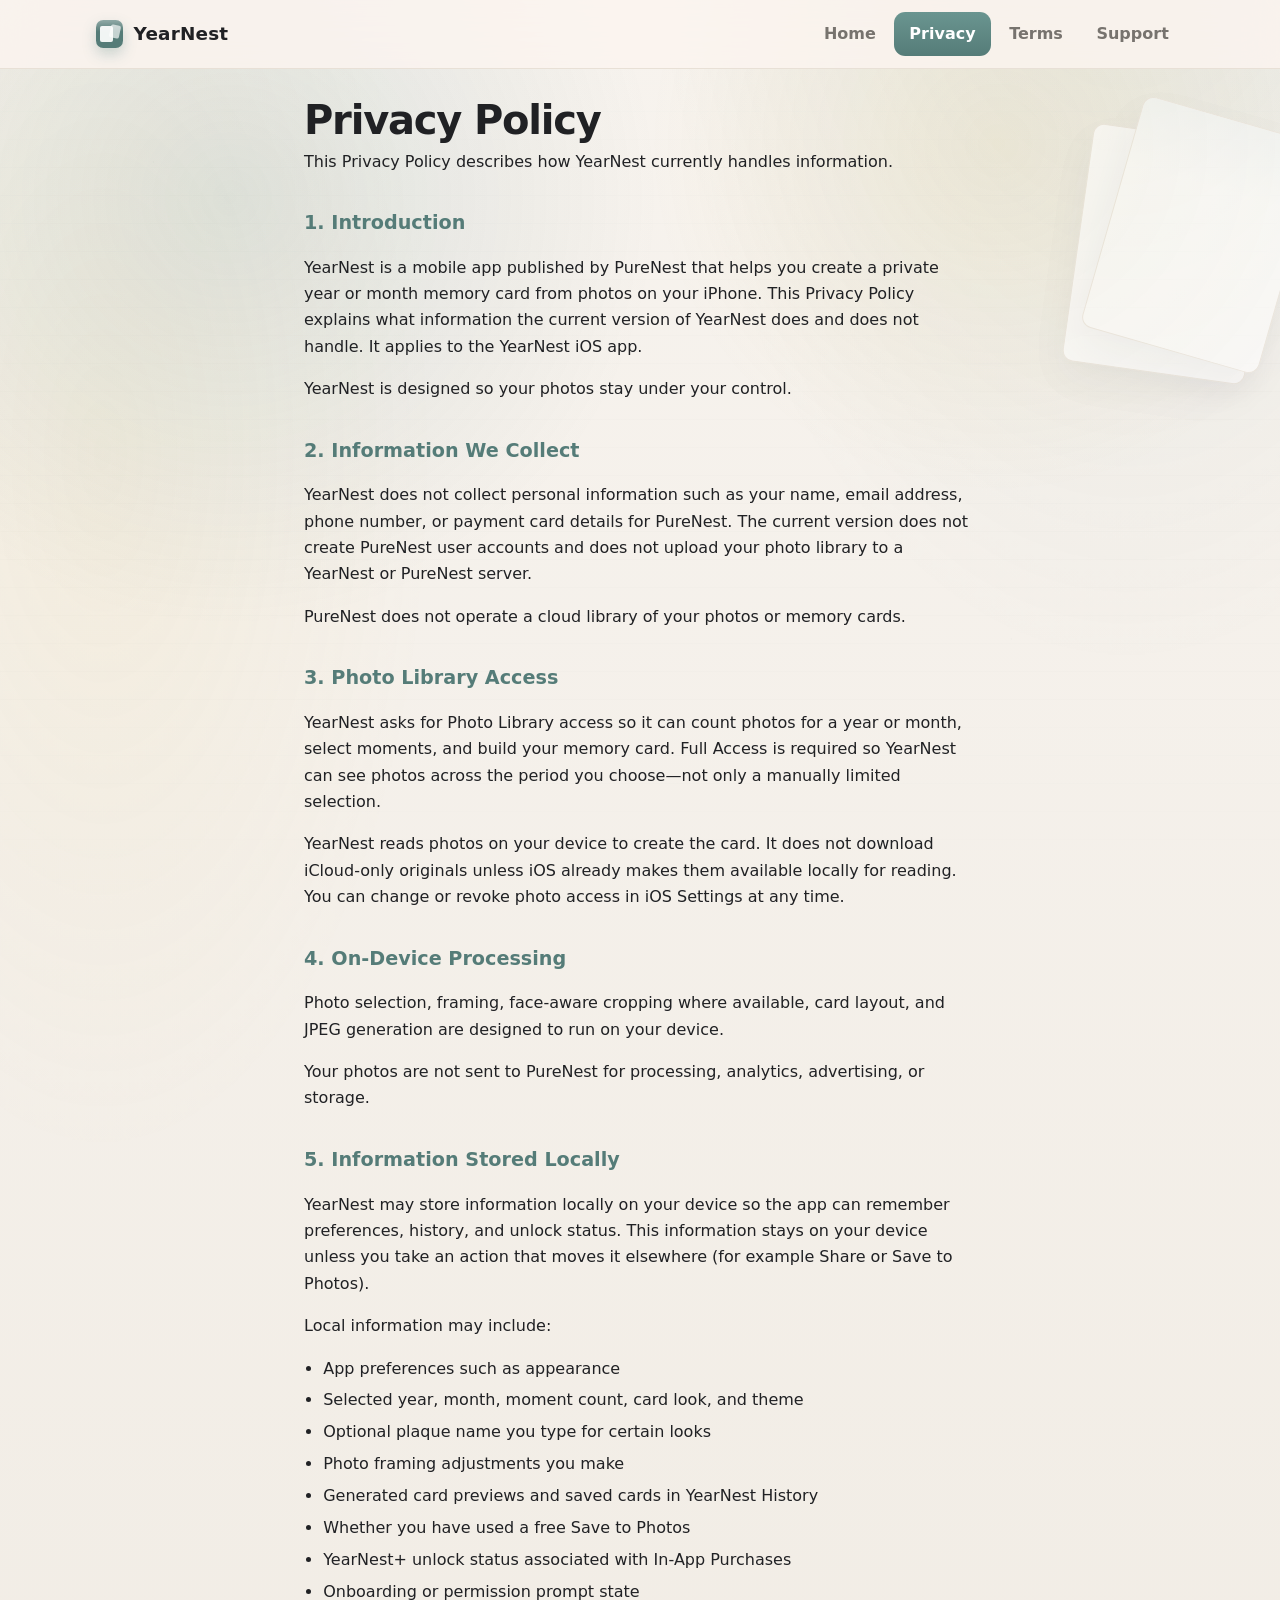
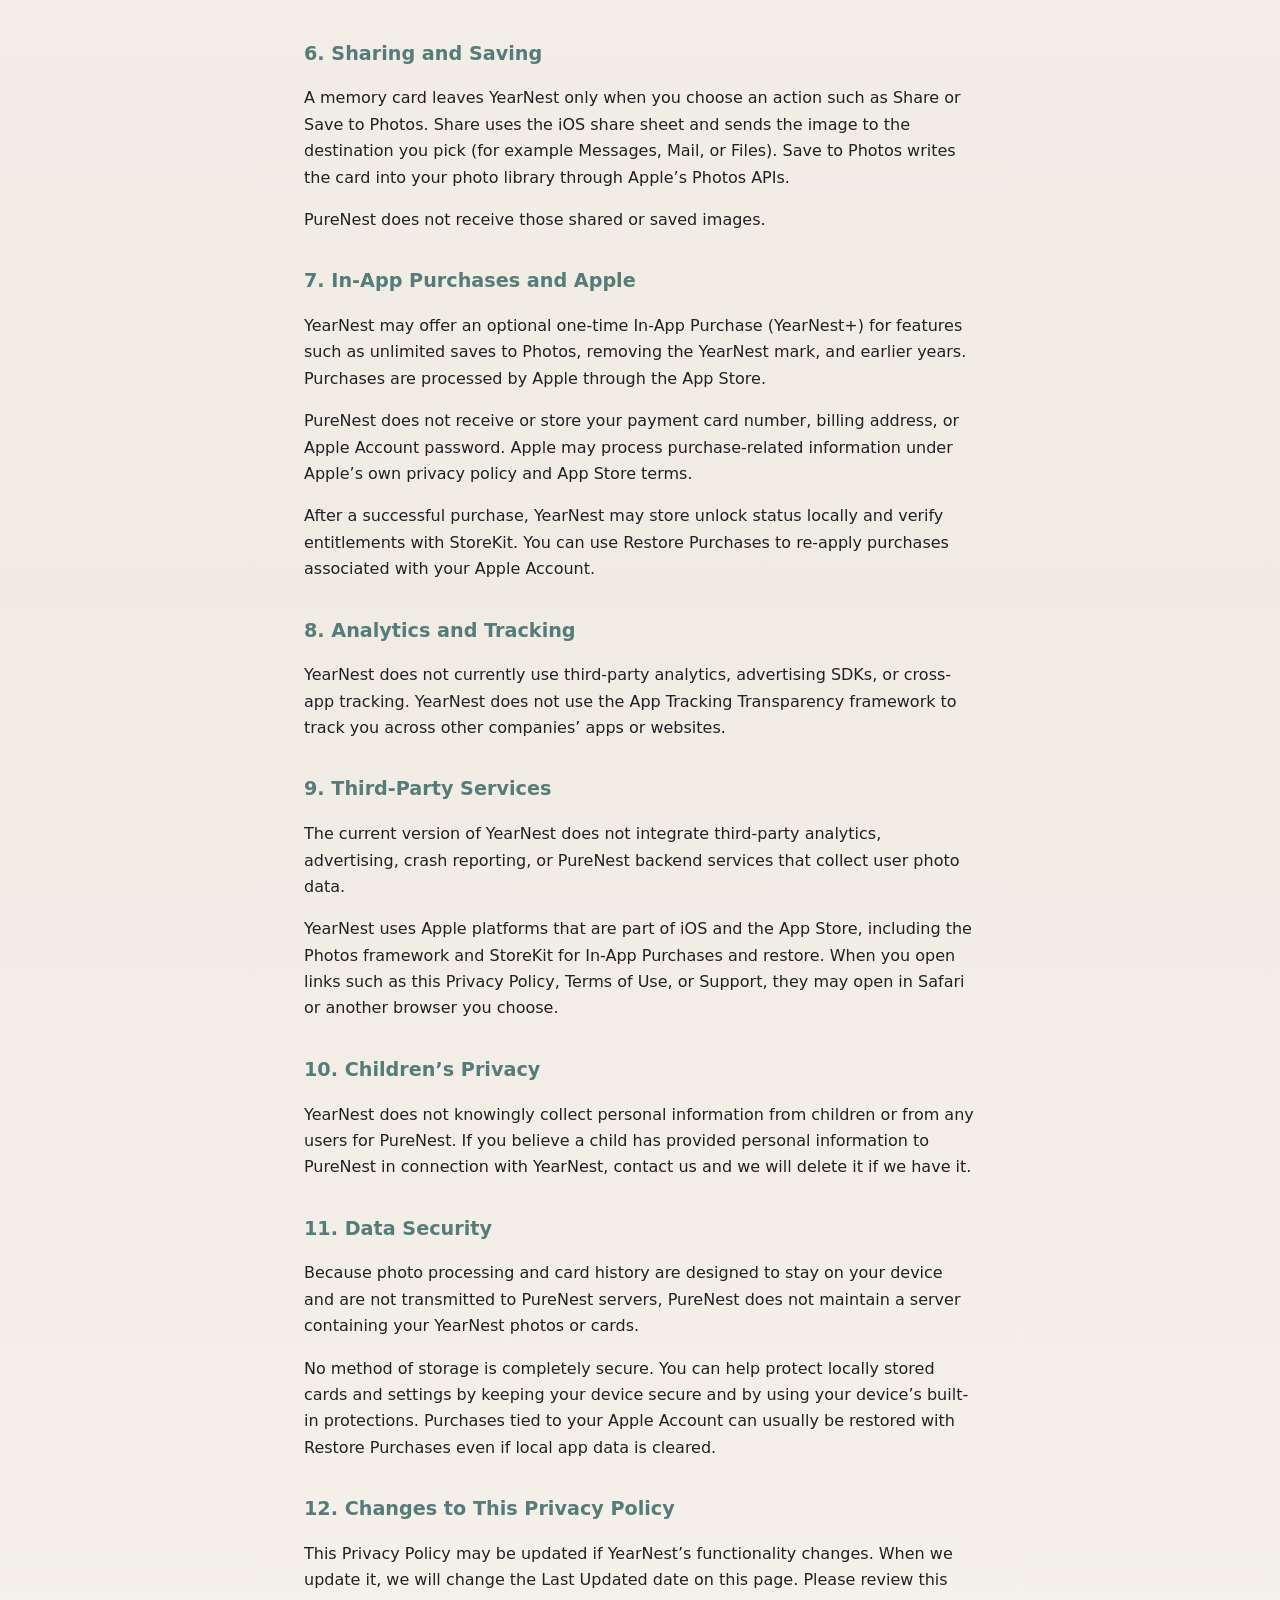
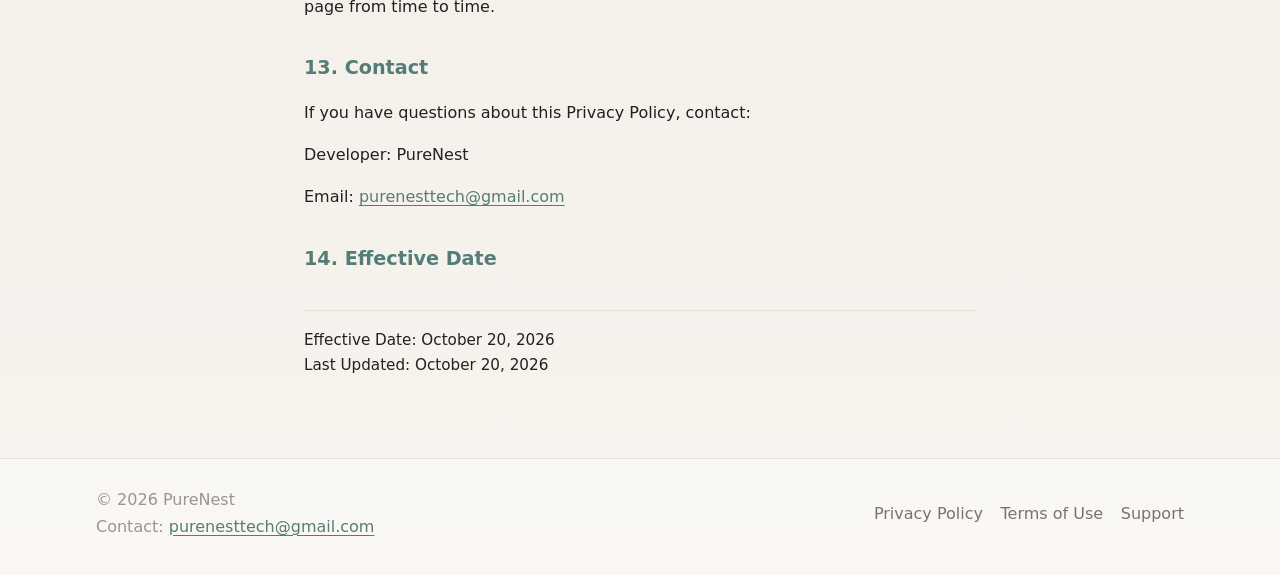
==== privacy.html @ 2d363c8b "Add YearNest privacy, terms, and support pages. Co-authored-by: Cursor <cursoragent@cursor.com>" ====
<!DOCTYPE html>
<html lang="en">
<head>
  <meta charset="utf-8">
  <meta name="viewport" content="width=device-width, initial-scale=1">
  <title>YearNest Privacy Policy</title>
  <meta name="description" content="Official Privacy Policy for YearNest by PureNest. Photos stay on your device; PureNest does not upload your library.">
  <meta name="theme-color" content="#557C78">
  <meta property="og:title" content="YearNest Privacy Policy">
  <meta property="og:description" content="Official Privacy Policy for YearNest by PureNest. Photos stay on your device; PureNest does not upload your library.">
  <meta property="og:type" content="website">
  <meta property="og:url" content="https://Farhan-Maqsood.github.io/YearNest-Legal/privacy.html">
  <link rel="stylesheet" href="assets/css/style.css">
</head>
<body class="page-legal">
  <div class="desk" aria-hidden="true">
    <div class="grain"></div>
    <div class="rule"></div>
    <div class="glow"></div>
    <div class="pages"></div>
  </div>

  <div class="site">
    <a class="skip-link" href="#content">Skip to content</a>

    <header class="site-header">
      <div class="header-inner">
        <a class="brand" href="index.html">
          <span class="brand-mark" aria-hidden="true"></span>
          YearNest
        </a>
        <button class="nav-toggle" type="button" aria-expanded="false" aria-controls="site-nav">
          <span class="nav-toggle-bars" aria-hidden="true"></span>
          <span class="visually-hidden">Menu</span>
        </button>
        <nav class="site-nav" id="site-nav" aria-label="Primary">
          <ul>
            <li><a href="index.html">Home</a></li>
            <li><a href="privacy.html" aria-current="page">Privacy</a></li>
            <li><a href="terms.html">Terms</a></li>
            <li><a href="support.html">Support</a></li>
          </ul>
        </nav>
      </div>
    </header>

    <main class="main legal" id="content">
      <h1 class="page-title">Privacy Policy</h1>
      <p class="page-kicker">This Privacy Policy describes how YearNest currently handles information.</p>

      <h2>1. Introduction</h2>
      <p>YearNest is a mobile app published by PureNest that helps you create a private year or month memory card from photos on your iPhone. This Privacy Policy explains what information the current version of YearNest does and does not handle. It applies to the YearNest iOS app.</p>
      <p>YearNest is designed so your photos stay under your control.</p>

      <h2>2. Information We Collect</h2>
      <p>YearNest does not collect personal information such as your name, email address, phone number, or payment card details for PureNest. The current version does not create PureNest user accounts and does not upload your photo library to a YearNest or PureNest server.</p>
      <p>PureNest does not operate a cloud library of your photos or memory cards.</p>

      <h2>3. Photo Library Access</h2>
      <p>YearNest asks for Photo Library access so it can count photos for a year or month, select moments, and build your memory card. Full Access is required so YearNest can see photos across the period you choose—not only a manually limited selection.</p>
      <p>YearNest reads photos on your device to create the card. It does not download iCloud-only originals unless iOS already makes them available locally for reading. You can change or revoke photo access in iOS Settings at any time.</p>

      <h2>4. On-Device Processing</h2>
      <p>Photo selection, framing, face-aware cropping where available, card layout, and JPEG generation are designed to run on your device.</p>
      <p>Your photos are not sent to PureNest for processing, analytics, advertising, or storage.</p>

      <h2>5. Information Stored Locally</h2>
      <p>YearNest may store information locally on your device so the app can remember preferences, history, and unlock status. This information stays on your device unless you take an action that moves it elsewhere (for example Share or Save to Photos).</p>
      <p>Local information may include:</p>
      <ul>
        <li>App preferences such as appearance</li>
        <li>Selected year, month, moment count, card look, and theme</li>
        <li>Optional plaque name you type for certain looks</li>
        <li>Photo framing adjustments you make</li>
        <li>Generated card previews and saved cards in YearNest History</li>
        <li>Whether you have used a free Save to Photos</li>
        <li>YearNest+ unlock status associated with In-App Purchases</li>
        <li>Onboarding or permission prompt state</li>
      </ul>

      <h2>6. Sharing and Saving</h2>
      <p>A memory card leaves YearNest only when you choose an action such as Share or Save to Photos. Share uses the iOS share sheet and sends the image to the destination you pick (for example Messages, Mail, or Files). Save to Photos writes the card into your photo library through Apple’s Photos APIs.</p>
      <p>PureNest does not receive those shared or saved images.</p>

      <h2>7. In-App Purchases and Apple</h2>
      <p>YearNest may offer an optional one-time In-App Purchase (YearNest+) for features such as unlimited saves to Photos, removing the YearNest mark, and earlier years. Purchases are processed by Apple through the App Store.</p>
      <p>PureNest does not receive or store your payment card number, billing address, or Apple Account password. Apple may process purchase-related information under Apple’s own privacy policy and App Store terms.</p>
      <p>After a successful purchase, YearNest may store unlock status locally and verify entitlements with StoreKit. You can use Restore Purchases to re-apply purchases associated with your Apple Account.</p>

      <h2>8. Analytics and Tracking</h2>
      <p>YearNest does not currently use third-party analytics, advertising SDKs, or cross-app tracking. YearNest does not use the App Tracking Transparency framework to track you across other companies’ apps or websites.</p>

      <h2>9. Third-Party Services</h2>
      <p>The current version of YearNest does not integrate third-party analytics, advertising, crash reporting, or PureNest backend services that collect user photo data.</p>
      <p>YearNest uses Apple platforms that are part of iOS and the App Store, including the Photos framework and StoreKit for In-App Purchases and restore. When you open links such as this Privacy Policy, Terms of Use, or Support, they may open in Safari or another browser you choose.</p>

      <h2>10. Children’s Privacy</h2>
      <p>YearNest does not knowingly collect personal information from children or from any users for PureNest. If you believe a child has provided personal information to PureNest in connection with YearNest, contact us and we will delete it if we have it.</p>

      <h2>11. Data Security</h2>
      <p>Because photo processing and card history are designed to stay on your device and are not transmitted to PureNest servers, PureNest does not maintain a server containing your YearNest photos or cards.</p>
      <p>No method of storage is completely secure. You can help protect locally stored cards and settings by keeping your device secure and by using your device’s built-in protections. Purchases tied to your Apple Account can usually be restored with Restore Purchases even if local app data is cleared.</p>

      <h2>12. Changes to This Privacy Policy</h2>
      <p>This Privacy Policy may be updated if YearNest’s functionality changes. When we update it, we will change the Last Updated date on this page. Please review this page from time to time.</p>

      <h2>13. Contact</h2>
      <p>If you have questions about this Privacy Policy, contact:</p>
      <p>Developer: PureNest</p>
      <p>Email: <a href="mailto:purenesttech@gmail.com">purenesttech@gmail.com</a></p>

      <h2>14. Effective Date</h2>
      <p class="meta-dates">Effective Date: October 20, 2026<br>Last Updated: October 20, 2026</p>
    </main>

    <footer class="site-footer">
      <div class="footer-inner">
        <div>
          <p class="copyright">&copy; <span data-year>2026</span> PureNest</p>
          <p class="footer-contact">Contact: <a href="mailto:purenesttech@gmail.com">purenesttech@gmail.com</a></p>
        </div>
        <nav class="footer-links" aria-label="Footer">
          <a href="privacy.html">Privacy Policy</a>
          <a href="terms.html">Terms of Use</a>
          <a href="support.html">Support</a>
        </nav>
      </div>
    </footer>
  </div>

  <script src="assets/js/main.js"></script>
</body>
</html>
---- assets/css/style.css ----
/* YearNest Legal & Support — warm paper, year-card teal */

:root {
  --paper: #f7f3ee;
  --paper-warm: #f0ebe3;
  --paper-lift: #ffffff;
  --ink: #202124;
  --ink-soft: #77736e;
  --ink-faint: #9a958e;
  --teal: #557c78;
  --teal-deep: #446663;
  --teal-bright: #6a9590;
  --teal-soft: rgba(85, 124, 120, 0.14);
  --gold: #c6a15b;
  --gold-soft: rgba(198, 161, 91, 0.18);
  --line: #e8e0d6;
  --shadow: 0 16px 40px rgba(28, 28, 33, 0.08);
  --card: rgba(255, 255, 255, 0.82);
  --header-bg: rgba(252, 245, 240, 0.82);
  --focus: #4a7d7d;
  --header-h: 4.25rem;
  --content: 42rem;
  --wide: 68rem;
  --radius: 1.15rem;
}

@media (prefers-color-scheme: dark) {
  :root {
    --paper: #1a1f24;
    --paper-warm: #141a1f;
    --paper-lift: #21262b;
    --ink: #e8e8e8;
    --ink-soft: #a1a6ad;
    --ink-faint: #6b737a;
    --teal: #8fb3ae;
    --teal-deep: #6a9590;
    --teal-bright: #a8c9c4;
    --teal-soft: rgba(143, 179, 174, 0.16);
    --gold: #d4b56e;
    --gold-soft: rgba(212, 181, 110, 0.16);
    --line: #30363d;
    --shadow: 0 18px 44px rgba(0, 0, 0, 0.35);
    --card: rgba(33, 38, 43, 0.82);
    --header-bg: rgba(20, 26, 31, 0.82);
    --focus: #7bb8ba;
  }
}

*,
*::before,
*::after {
  box-sizing: border-box;
}

html {
  scroll-behavior: smooth;
}

html,
body {
  margin: 0;
  padding: 0;
  min-height: 100%;
  background: var(--paper);
  color: var(--ink);
  font-family: -apple-system, BlinkMacSystemFont, "SF Pro Text", "Segoe UI",
    system-ui, sans-serif;
  font-size: 1rem;
  line-height: 1.65;
  overflow-x: hidden;
}

body {
  min-height: 100vh;
  display: flex;
  flex-direction: column;
  background:
    radial-gradient(ellipse 70% 46% at 88% -8%, rgba(74, 125, 125, 0.12), transparent 56%),
    radial-gradient(ellipse 50% 36% at 8% 12%, rgba(212, 176, 56, 0.08), transparent 52%),
    linear-gradient(180deg, var(--paper) 0%, var(--paper-warm) 58%, var(--paper) 100%);
}

img,
svg {
  max-width: 100%;
  display: block;
}

a {
  color: var(--teal);
  text-decoration-thickness: 1px;
  text-underline-offset: 0.18em;
}

a:hover {
  color: var(--teal-bright);
}

:focus-visible {
  outline: 2px solid var(--focus);
  outline-offset: 3px;
  border-radius: 0.35rem;
}

.visually-hidden {
  position: absolute;
  width: 1px;
  height: 1px;
  padding: 0;
  margin: -1px;
  overflow: hidden;
  clip: rect(0, 0, 0, 0);
  white-space: nowrap;
  border: 0;
}

.skip-link {
  position: absolute;
  left: 1rem;
  top: -4rem;
  z-index: 80;
  padding: 0.7rem 1rem;
  background: var(--teal);
  color: #fff;
  font-weight: 650;
  border-radius: 0.5rem;
  text-decoration: none;
}

.skip-link:focus {
  top: 0.75rem;
}

/* Atmosphere — stacked paper and grain */

.desk {
  position: fixed;
  inset: 0;
  pointer-events: none;
  z-index: 0;
  overflow: hidden;
}

.grain,
.rule,
.glow,
.pages {
  position: absolute;
  inset: 0;
}

.grain {
  opacity: 0.35;
  background-image:
    radial-gradient(1px 1px at 12% 18%, rgba(74, 125, 125, 0.18), transparent),
    radial-gradient(1px 1px at 28% 64%, rgba(28, 28, 33, 0.08), transparent),
    radial-gradient(1.2px 1.2px at 61% 22%, rgba(212, 176, 56, 0.16), transparent),
    radial-gradient(1px 1px at 79% 71%, rgba(74, 125, 125, 0.14), transparent),
    radial-gradient(1px 1px at 91% 36%, rgba(28, 28, 33, 0.07), transparent);
}

.rule {
  background-image: repeating-linear-gradient(
    180deg,
    transparent,
    transparent 27px,
    rgba(74, 125, 125, 0.045) 28px
  );
  mask-image: linear-gradient(180deg, transparent, #000 18%, #000 78%, transparent);
  opacity: 0.55;
}

.glow {
  background:
    radial-gradient(circle at 18% 22%, rgba(74, 125, 125, 0.14), transparent 34%),
    radial-gradient(circle at 78% 16%, rgba(212, 176, 56, 0.1), transparent 28%);
}

.pages {
  left: auto;
  right: -2rem;
  top: 7rem;
  width: 16rem;
  height: 18rem;
  opacity: 0.38;
}

.pages::before,
.pages::after {
  content: "";
  position: absolute;
  width: 11.5rem;
  height: 15rem;
  border-radius: 0.7rem;
  background: var(--paper-lift);
  border: 1px solid var(--line);
  box-shadow: var(--shadow);
}

.pages::before {
  top: 1.4rem;
  right: 3.2rem;
  transform: rotate(8deg);
}

.pages::after {
  top: 0.2rem;
  right: 1.2rem;
  transform: rotate(16deg);
  background:
    linear-gradient(180deg, rgba(74, 125, 125, 0.06), transparent 30%),
    var(--paper-lift);
}

.site {
  position: relative;
  z-index: 1;
  display: flex;
  flex-direction: column;
  min-height: 100vh;
}

/* Header */

.site-header {
  position: sticky;
  top: 0;
  z-index: 20;
  backdrop-filter: blur(16px);
  -webkit-backdrop-filter: blur(16px);
  background: var(--header-bg);
  border-bottom: 1px solid var(--line);
}

.header-inner {
  width: min(100% - 2rem, var(--wide));
  margin: 0 auto;
  min-height: var(--header-h);
  display: flex;
  align-items: center;
  justify-content: space-between;
  gap: 1rem;
}

.brand {
  display: inline-flex;
  align-items: center;
  gap: 0.65rem;
  color: var(--ink);
  text-decoration: none;
  font-weight: 730;
  letter-spacing: 0.01em;
  font-size: 1.15rem;
}

.brand-mark {
  width: 1.7rem;
  height: 1.7rem;
  border-radius: 0.45rem;
  background:
    linear-gradient(180deg, rgba(255, 255, 255, 0.35), transparent 42%),
    var(--teal);
  box-shadow: 0 6px 14px rgba(74, 125, 125, 0.28);
  position: relative;
}

.brand-mark::before,
.brand-mark::after {
  content: "";
  position: absolute;
  background: rgba(255, 255, 255, 0.92);
  border-radius: 0.12rem;
}

.brand-mark::before {
  width: 0.78rem;
  height: 0.96rem;
  left: 0.28rem;
  top: 0.38rem;
}

.brand-mark::after {
  width: 0.62rem;
  height: 0.8rem;
  right: 0.22rem;
  top: 0.28rem;
  opacity: 0.72;
  transform: rotate(12deg);
}

.nav-toggle {
  display: inline-flex;
  align-items: center;
  justify-content: center;
  min-width: 2.75rem;
  min-height: 2.75rem;
  padding: 0;
  border: 1px solid var(--teal);
  border-radius: 0.7rem;
  background: var(--paper-lift);
  color: var(--teal);
  cursor: pointer;
}

.nav-toggle-bars {
  display: block;
  width: 1.1rem;
  height: 2px;
  background: var(--teal);
  box-shadow: 0 -6px 0 var(--teal), 0 6px 0 var(--teal);
}

.site-nav {
  display: none;
}

.site-nav.is-open {
  display: block;
  position: absolute;
  left: 0;
  right: 0;
  top: 100%;
  padding: 0.6rem 1rem 1rem;
  background: var(--paper);
  border-bottom: 1px solid var(--line);
}

.site-nav ul {
  list-style: none;
  margin: 0;
  padding: 0;
  display: flex;
  flex-direction: column;
  gap: 0.25rem;
}

.site-nav a {
  display: flex;
  align-items: center;
  min-height: 2.75rem;
  padding: 0.55rem 0.85rem;
  color: var(--ink-soft);
  text-decoration: none;
  border-radius: 0.7rem;
  font-weight: 550;
}

.site-nav a:hover,
.site-nav a:focus-visible {
  color: var(--ink);
  background: var(--teal-soft);
}

.site-nav a[aria-current="page"] {
  color: #fff;
  background: linear-gradient(180deg, var(--teal-bright), var(--teal));
}

/* Main */

.main {
  flex: 1;
  width: min(100% - 2rem, var(--wide));
  margin: 0 auto;
  padding: 1.75rem 0 4rem;
}

.page-legal .main {
  width: min(100% - 2rem, var(--content));
}

.hero {
  position: relative;
  padding: 2.4rem 0 2rem;
  text-align: center;
}

.hero-stack {
  width: 4.4rem;
  height: 5.1rem;
  margin: 0 auto 1.35rem;
  position: relative;
}

.hero-stack span {
  position: absolute;
  left: 50%;
  width: 3.15rem;
  height: 4rem;
  border-radius: 0.45rem;
  border: 1px solid var(--line);
  background: var(--paper-lift);
  box-shadow: var(--shadow);
}

.hero-stack span:nth-child(1) {
  top: 0.55rem;
  transform: translateX(-50%) rotate(-9deg);
}

.hero-stack span:nth-child(2) {
  top: 0.28rem;
  transform: translateX(-50%) rotate(7deg);
}

.hero-stack span:nth-child(3) {
  top: 0;
  transform: translateX(-50%);
  background:
    linear-gradient(180deg, var(--teal-soft), transparent 38%),
    var(--paper-lift);
  border-color: rgba(74, 125, 125, 0.28);
}

.hero-stack span:nth-child(3)::after {
  content: "";
  position: absolute;
  left: 0.45rem;
  right: 0.45rem;
  top: 1.15rem;
  height: 2px;
  background: rgba(74, 125, 125, 0.28);
  box-shadow: 0 8px 0 rgba(74, 125, 125, 0.16), 0 16px 0 rgba(74, 125, 125, 0.1);
}

.eyebrow {
  margin: 0 0 0.7rem;
  color: var(--teal);
  font-size: 0.78rem;
  font-weight: 650;
  letter-spacing: 0.16em;
  text-transform: uppercase;
}

.hero h1 {
  margin: 0;
  font-size: clamp(2.4rem, 8vw, 4.4rem);
  line-height: 1.05;
  letter-spacing: -0.03em;
  font-weight: 760;
}

.tagline {
  margin: 0.9rem 0 0;
  color: var(--ink-soft);
  font-size: clamp(1.05rem, 3.4vw, 1.28rem);
  font-weight: 520;
}

.lede {
  margin: 1.15rem auto 0;
  max-width: 36rem;
  color: var(--ink-faint);
}

.card-grid {
  display: grid;
  gap: 1rem;
  margin-top: 2.4rem;
}

.nav-card {
  display: block;
  padding: 1.25rem 1.2rem 1.3rem;
  background: var(--card);
  border: 1px solid var(--line);
  border-radius: var(--radius);
  box-shadow: var(--shadow);
  color: inherit;
  text-decoration: none;
  min-height: 7.5rem;
}

.nav-card:hover,
.nav-card:focus-visible {
  border-color: rgba(74, 125, 125, 0.42);
  transform: translateY(-2px);
}

.nav-card h2 {
  margin: 0 0 0.45rem;
  font-size: 1.2rem;
  color: var(--teal);
}

.nav-card p {
  margin: 0;
  color: var(--ink-soft);
}

.page-title {
  margin: 0 0 0.35rem;
  font-size: clamp(1.85rem, 5vw, 2.5rem);
  letter-spacing: -0.03em;
  line-height: 1.15;
}

.page-kicker {
  margin: 0 0 1.6rem;
  color: var(--ink-soft);
}

.legal h2 {
  margin: 2rem 0 0.65rem;
  font-size: 1.2rem;
  color: var(--teal);
}

.legal p,
.legal li,
.page-kicker,
.lede,
.email-link,
.footer-contact {
  overflow-wrap: anywhere;
}

.legal p,
.legal li {
  color: var(--ink);
}

.legal ul {
  padding-left: 1.2rem;
}

.legal li + li {
  margin-top: 0.35rem;
}

.meta-dates {
  margin-top: 2.2rem;
  padding-top: 1.1rem;
  border-top: 1px solid var(--line);
  color: var(--ink-faint);
  font-size: 0.95rem;
}

.contact-panel,
.faq details {
  background: var(--card);
  border: 1px solid var(--line);
  border-radius: var(--radius);
  padding: 1.2rem 1.15rem;
}

.contact-panel h2,
.faq h2 {
  margin-top: 0;
}

.email-link {
  display: inline-flex;
  align-items: center;
  min-height: 2.75rem;
  font-size: 1.05rem;
  font-weight: 620;
}

.include-list {
  margin: 0.8rem 0 0;
}

.faq {
  margin-top: 2.2rem;
}

.faq details + details {
  margin-top: 0.7rem;
}

.faq summary {
  cursor: pointer;
  font-weight: 650;
  min-height: 2.75rem;
  display: flex;
  align-items: center;
}

.faq details p {
  margin: 0.5rem 0 0;
  color: var(--ink);
}

.studio {
  margin-top: 2rem;
  color: var(--ink-faint);
  font-size: 0.95rem;
}

/* Footer */

.site-footer {
  position: relative;
  z-index: 1;
  margin-top: auto;
  padding: 1.8rem 0 2.2rem;
  border-top: 1px solid var(--line);
  background: rgba(255, 255, 255, 0.36);
}

@media (prefers-color-scheme: dark) {
  .site-footer {
    background: rgba(20, 26, 31, 0.55);
  }
}

.footer-inner {
  width: min(100% - 2rem, var(--wide));
  margin: 0 auto;
  display: grid;
  gap: 0.85rem;
}

.footer-links {
  display: flex;
  flex-wrap: wrap;
  gap: 0.4rem 1.1rem;
}

.footer-links a {
  display: inline-flex;
  align-items: center;
  min-height: 2.75rem;
  color: var(--ink-soft);
  text-decoration: none;
}

.footer-links a:hover {
  color: var(--teal);
}

.copyright,
.footer-contact {
  margin: 0;
  color: var(--ink-faint);
}

@media (min-width: 720px) {
  .nav-toggle {
    display: none;
  }

  .site-nav,
  .site-nav.is-open {
    display: block;
    position: static;
    padding: 0;
    background: transparent;
    border: 0;
  }

  .site-nav ul {
    flex-direction: row;
    gap: 0.2rem;
  }

  .site-nav a {
    padding-inline: 0.95rem;
  }

  .card-grid {
    grid-template-columns: repeat(3, minmax(0, 1fr));
    gap: 1.15rem;
  }

  .hero {
    padding-top: 3.4rem;
  }

  .pages {
    opacity: 0.55;
    width: 20rem;
    height: 22rem;
  }

  .footer-inner {
    grid-template-columns: 1fr auto;
    align-items: center;
  }
}

@media (prefers-reduced-motion: reduce) {
  html {
    scroll-behavior: auto;
  }

  .nav-card:hover,
  .nav-card:focus-visible {
    transform: none;
  }
}
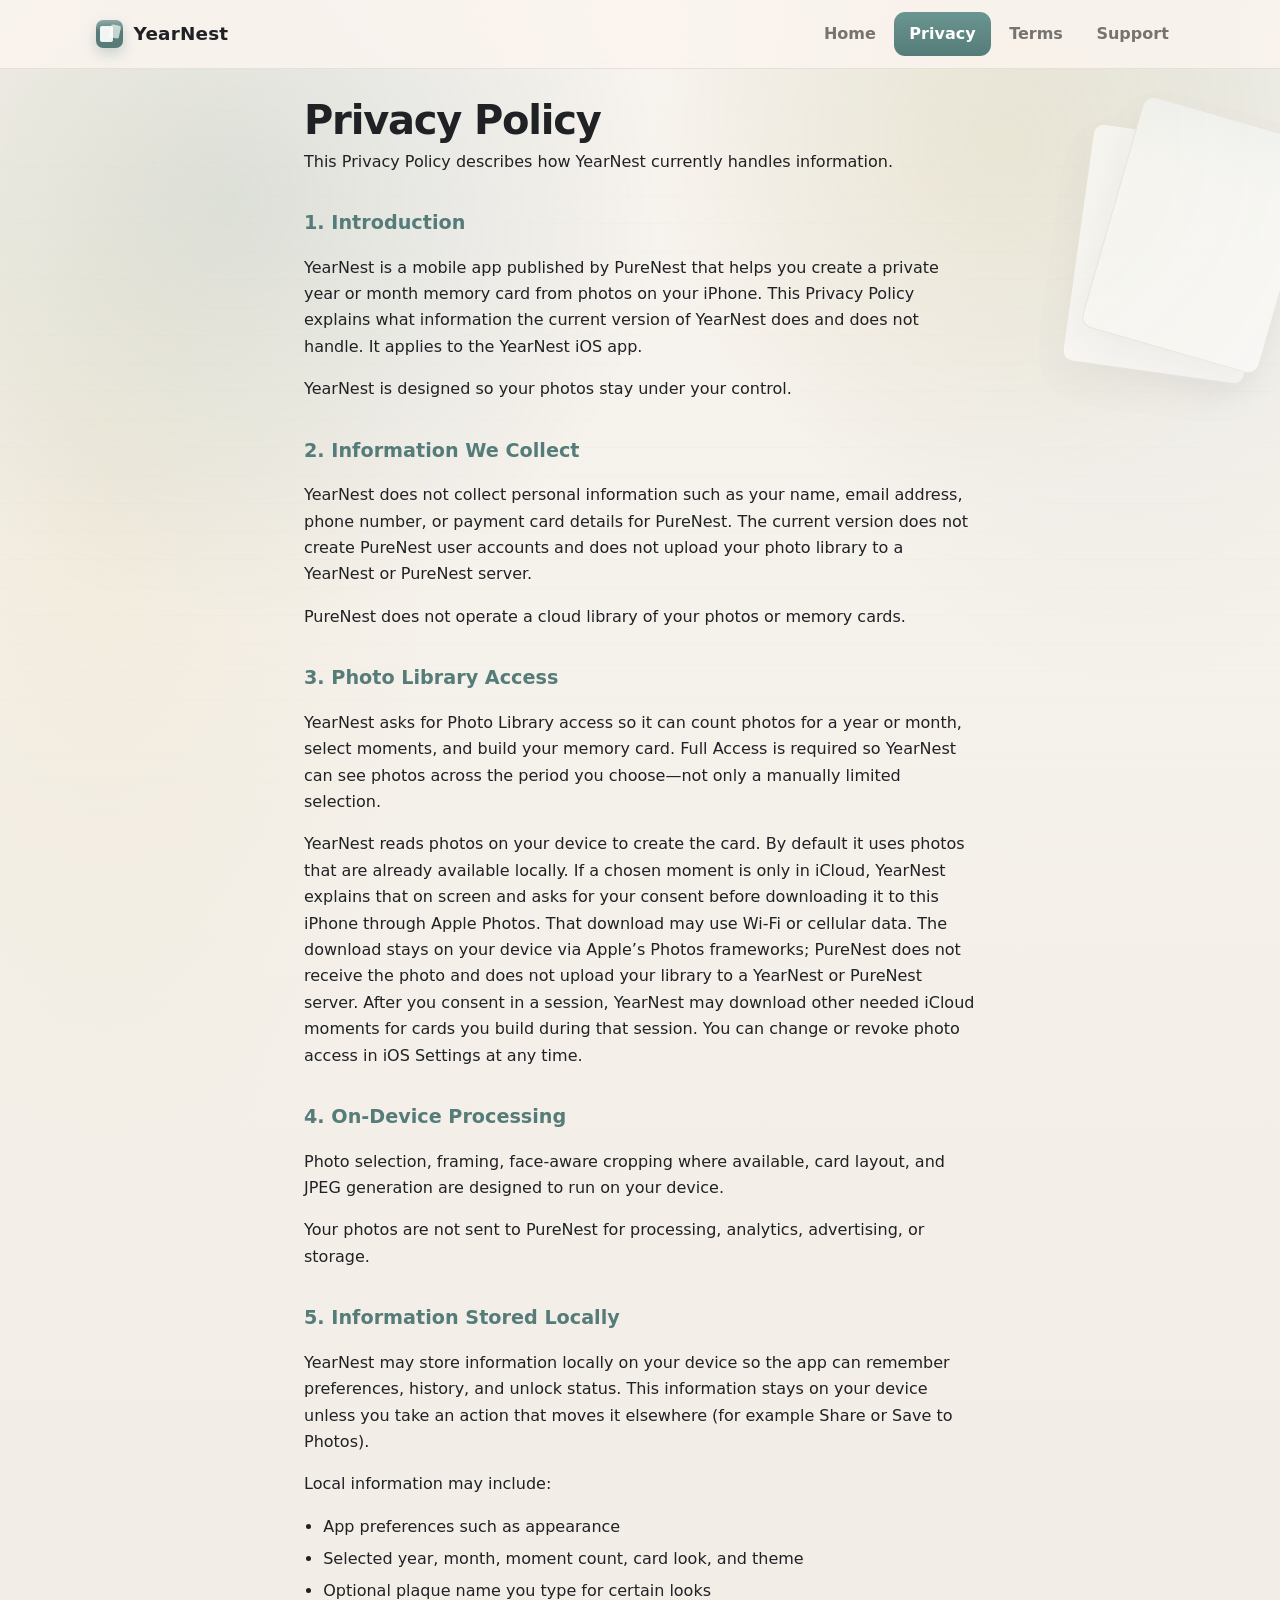
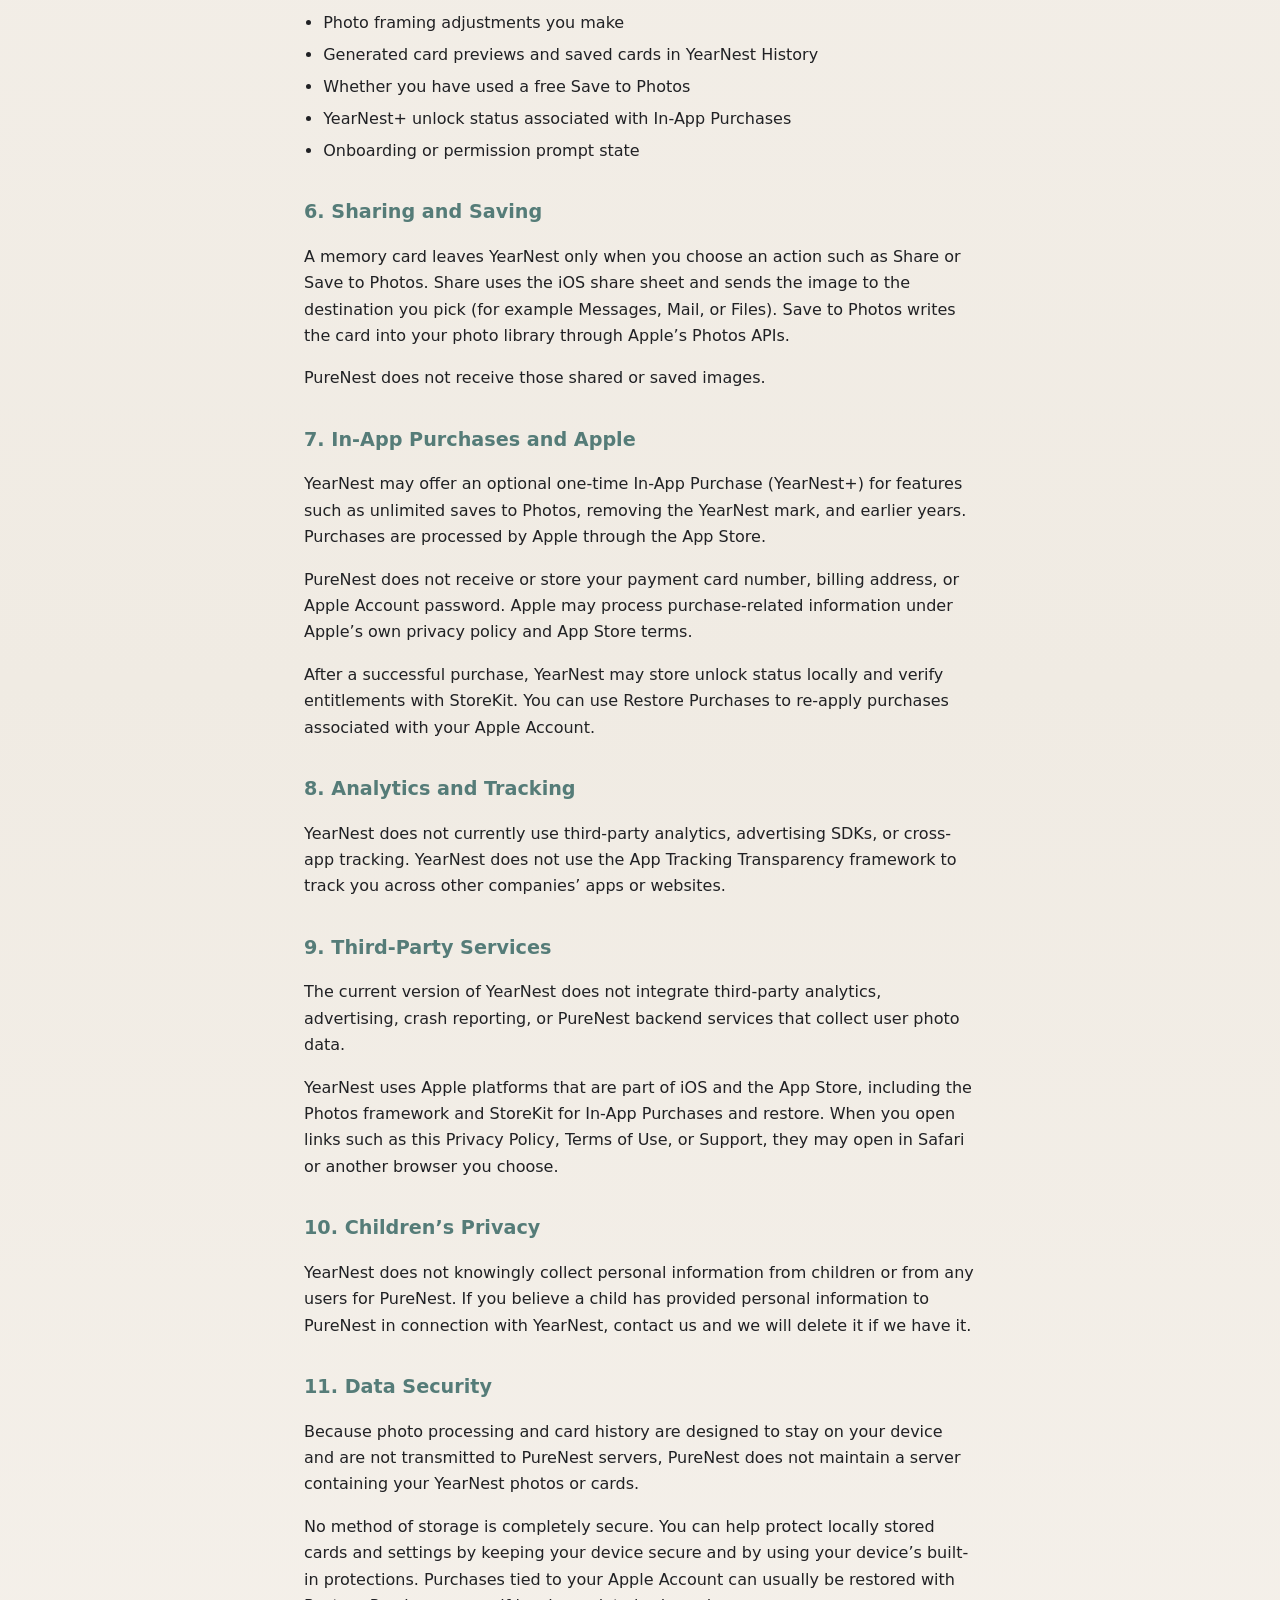
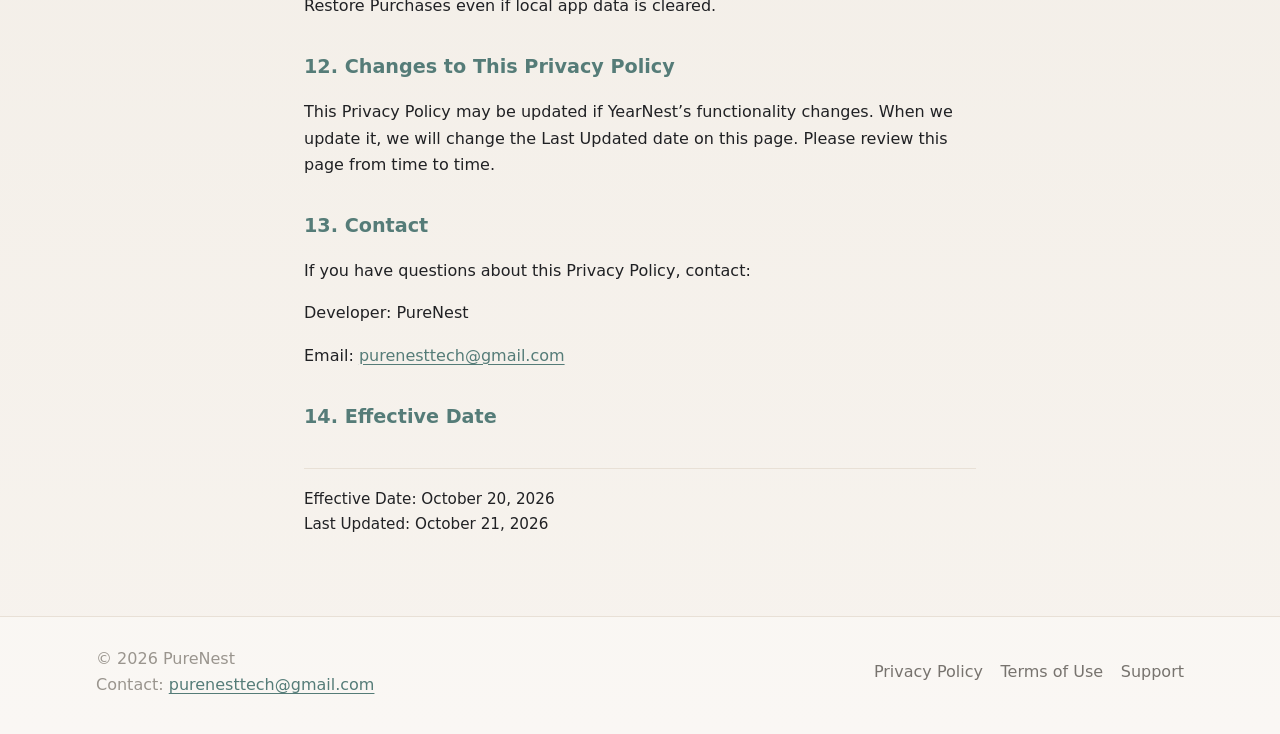
==== commit 6ab66207: "Document consented iCloud photo downloads in Privacy and Support. Keeps hosted legal pages aligned w" ====
--- a/privacy.html
+++ b/privacy.html
@@ -58,7 +58,7 @@
 
       <h2>3. Photo Library Access</h2>
       <p>YearNest asks for Photo Library access so it can count photos for a year or month, select moments, and build your memory card. Full Access is required so YearNest can see photos across the period you choose—not only a manually limited selection.</p>
-      <p>YearNest reads photos on your device to create the card. It does not download iCloud-only originals unless iOS already makes them available locally for reading. You can change or revoke photo access in iOS Settings at any time.</p>
+      <p>YearNest reads photos on your device to create the card. By default it uses photos that are already available locally. If a chosen moment is only in iCloud, YearNest explains that on screen and asks for your consent before downloading it to this iPhone through Apple Photos. That download may use Wi‑Fi or cellular data. The download stays on your device via Apple’s Photos frameworks; PureNest does not receive the photo and does not upload your library to a YearNest or PureNest server. After you consent in a session, YearNest may download other needed iCloud moments for cards you build during that session. You can change or revoke photo access in iOS Settings at any time.</p>
 
       <h2>4. On-Device Processing</h2>
       <p>Photo selection, framing, face-aware cropping where available, card layout, and JPEG generation are designed to run on your device.</p>
@@ -110,7 +110,7 @@
       <p>Email: <a href="mailto:purenesttech@gmail.com">purenesttech@gmail.com</a></p>
 
       <h2>14. Effective Date</h2>
-      <p class="meta-dates">Effective Date: October 20, 2026<br>Last Updated: October 20, 2026</p>
+      <p class="meta-dates">Effective Date: October 20, 2026<br>Last Updated: October 21, 2026</p>
     </main>
 
     <footer class="site-footer">
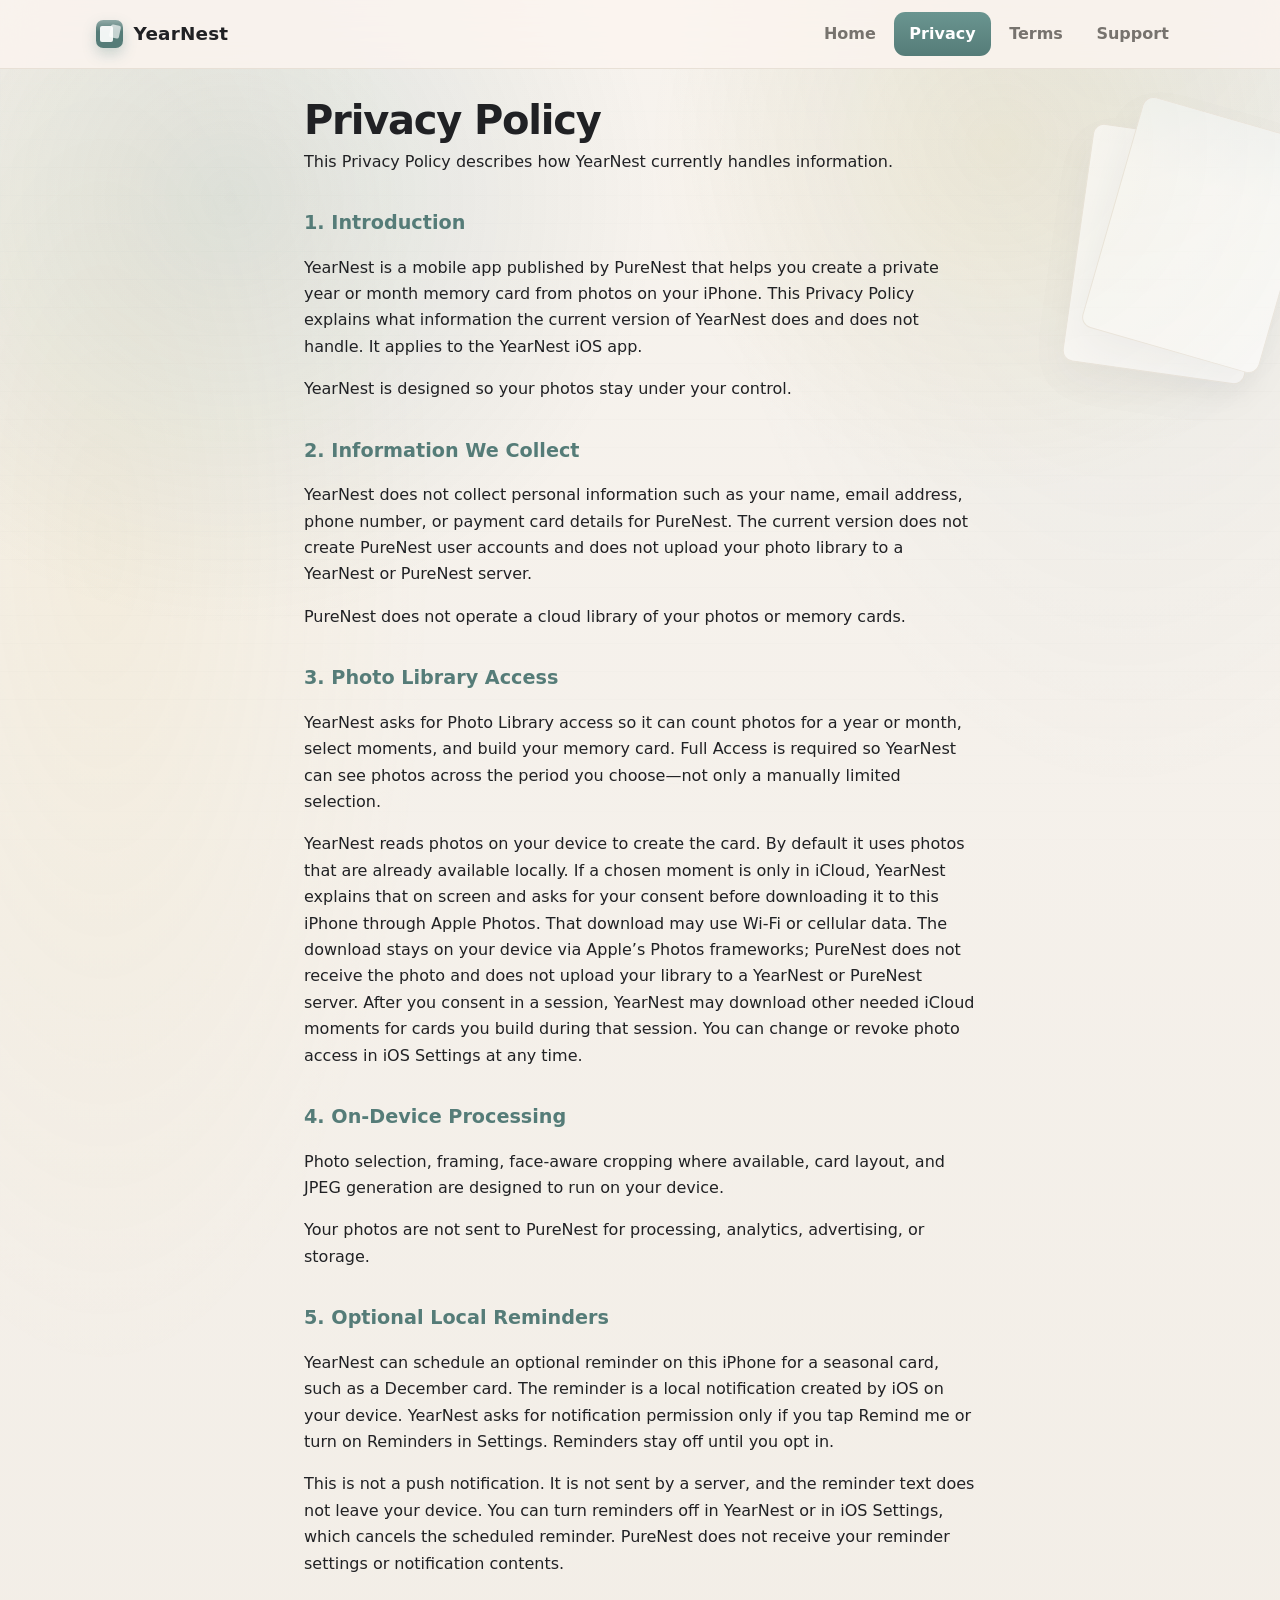
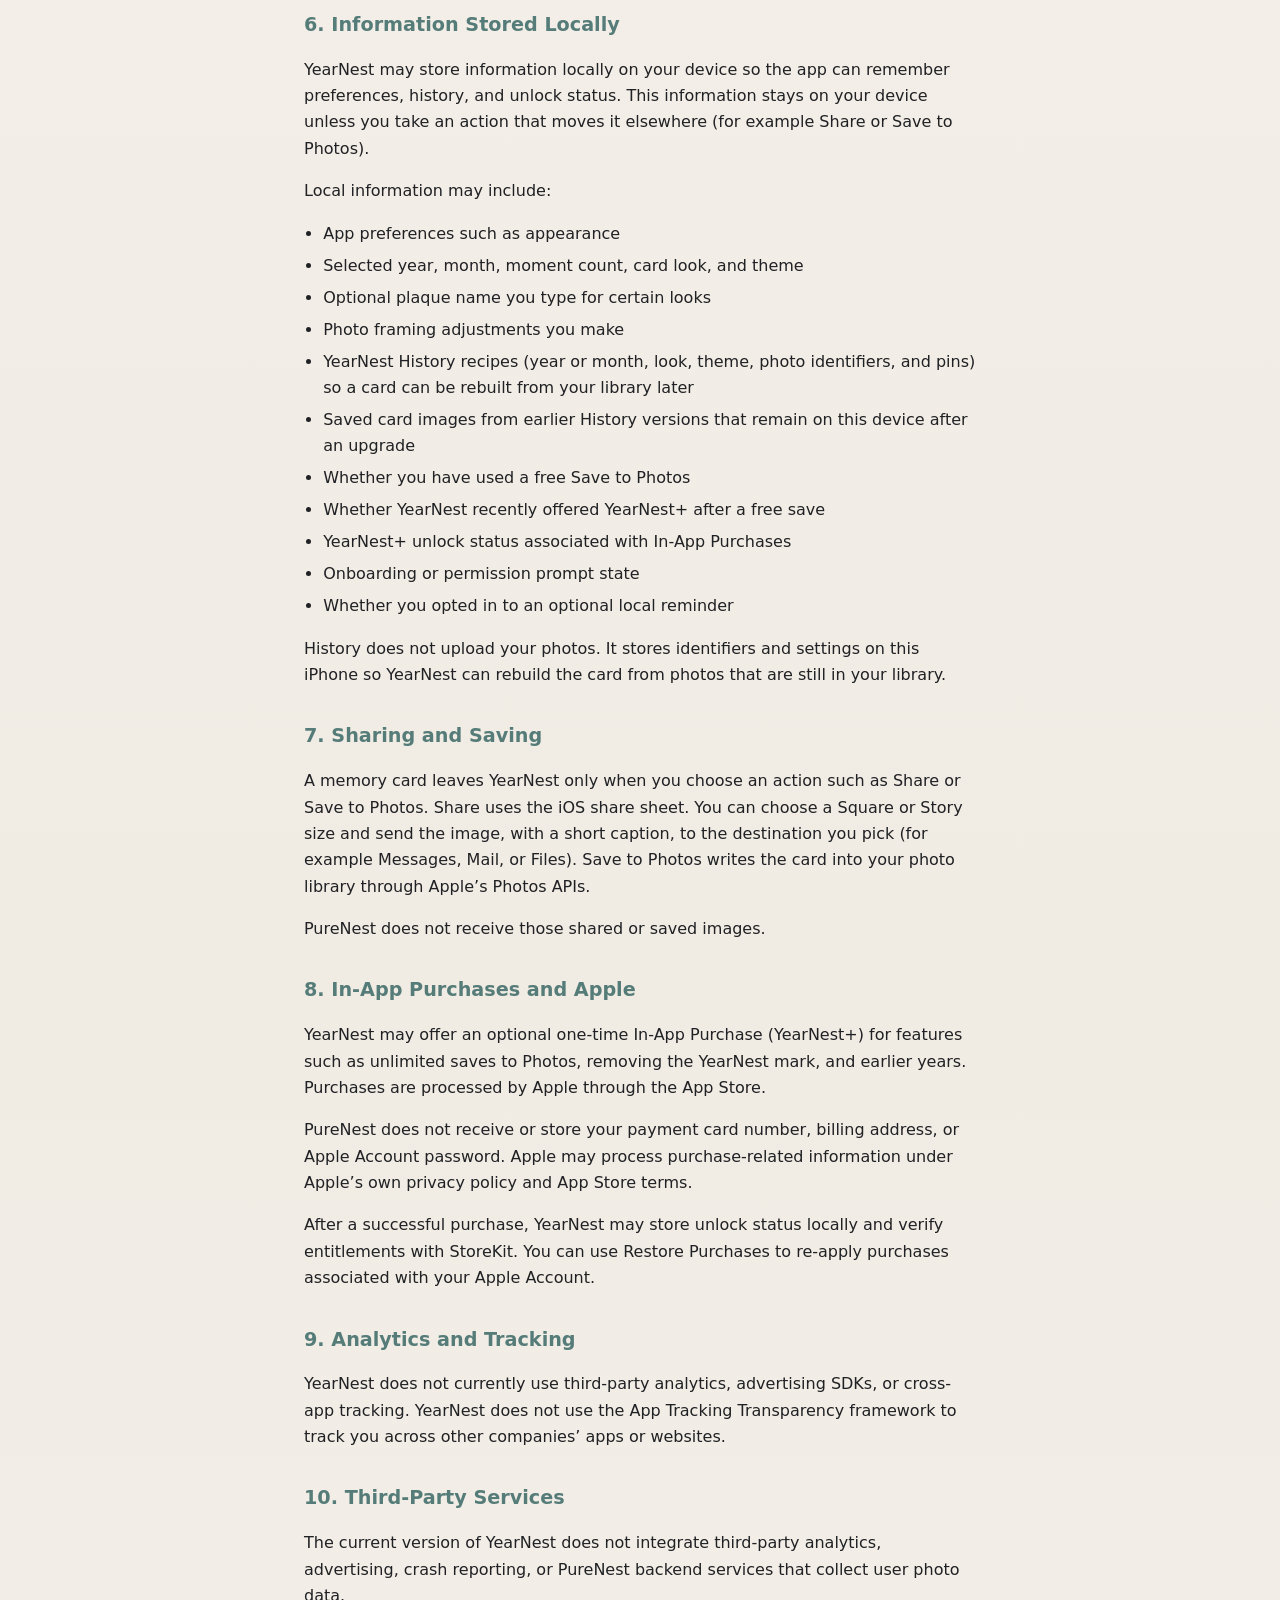
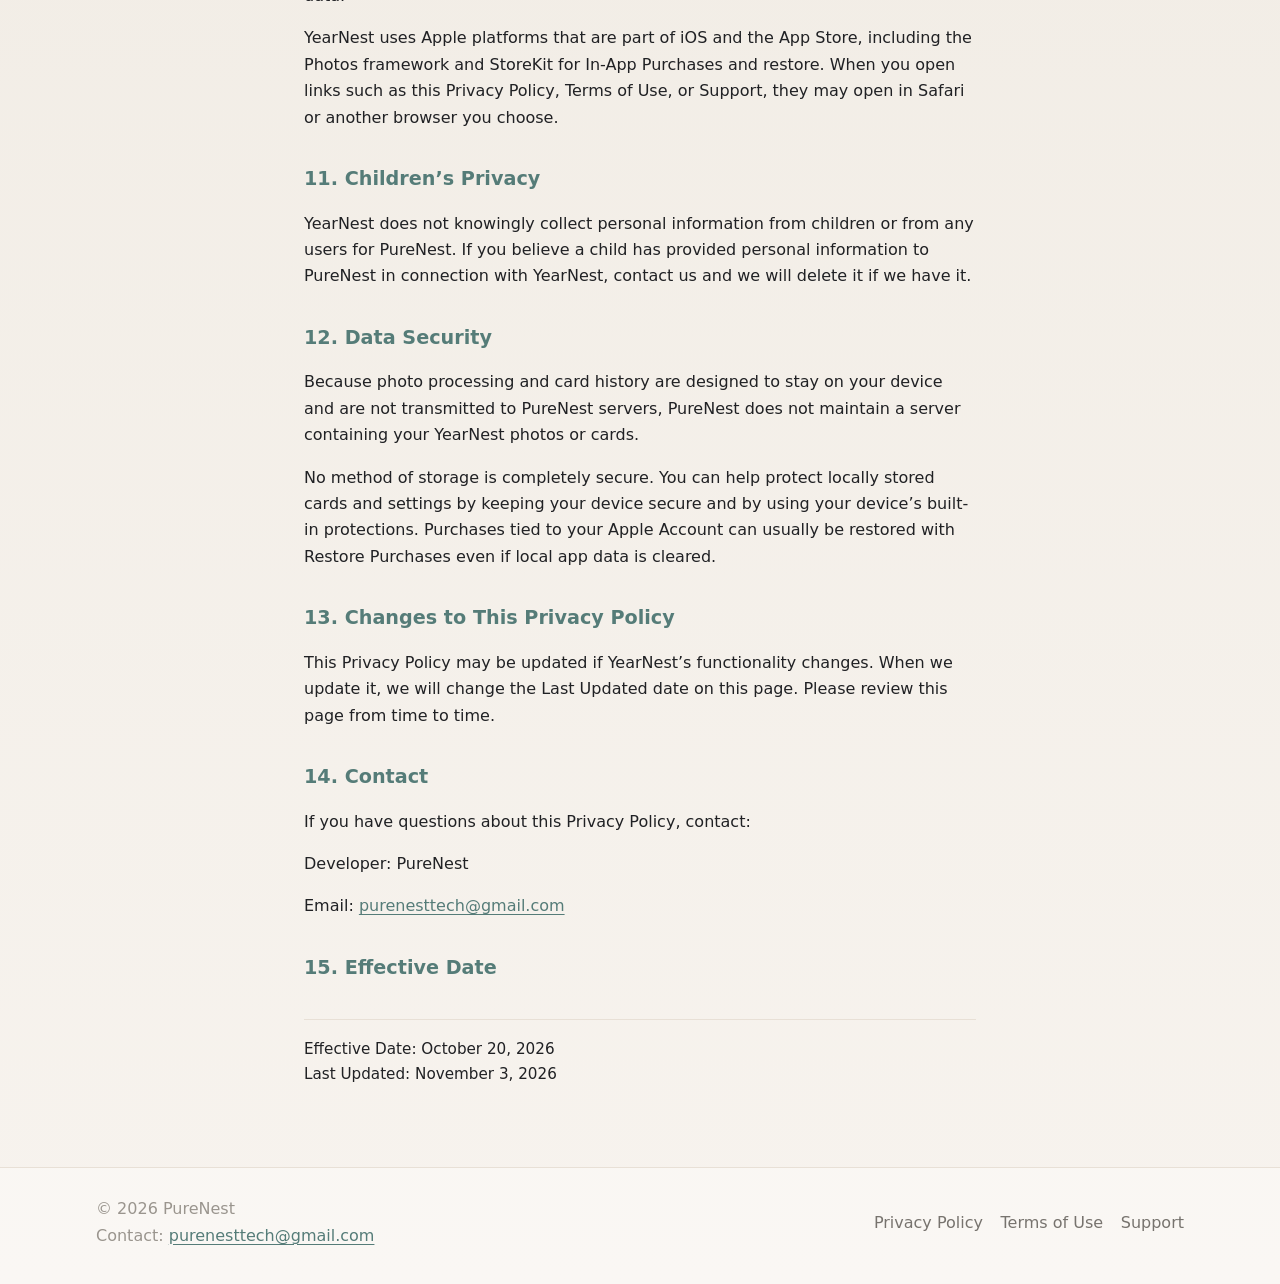
==== commit 81661371: "Document YearNest 1.2 History, share sizes, and local reminders. Align Privacy, Terms, and Support w" ====
--- a/privacy.html
+++ b/privacy.html
@@ -64,7 +64,11 @@
       <p>Photo selection, framing, face-aware cropping where available, card layout, and JPEG generation are designed to run on your device.</p>
       <p>Your photos are not sent to PureNest for processing, analytics, advertising, or storage.</p>
 
-      <h2>5. Information Stored Locally</h2>
+      <h2>5. Optional Local Reminders</h2>
+      <p>YearNest can schedule an optional reminder on this iPhone for a seasonal card, such as a December card. The reminder is a local notification created by iOS on your device. YearNest asks for notification permission only if you tap Remind me or turn on Reminders in Settings. Reminders stay off until you opt in.</p>
+      <p>This is not a push notification. It is not sent by a server, and the reminder text does not leave your device. You can turn reminders off in YearNest or in iOS Settings, which cancels the scheduled reminder. PureNest does not receive your reminder settings or notification contents.</p>
+
+      <h2>6. Information Stored Locally</h2>
       <p>YearNest may store information locally on your device so the app can remember preferences, history, and unlock status. This information stays on your device unless you take an action that moves it elsewhere (for example Share or Save to Photos).</p>
       <p>Local information may include:</p>
       <ul>
@@ -72,45 +76,49 @@
         <li>Selected year, month, moment count, card look, and theme</li>
         <li>Optional plaque name you type for certain looks</li>
         <li>Photo framing adjustments you make</li>
-        <li>Generated card previews and saved cards in YearNest History</li>
+        <li>YearNest History recipes (year or month, look, theme, photo identifiers, and pins) so a card can be rebuilt from your library later</li>
+        <li>Saved card images from earlier History versions that remain on this device after an upgrade</li>
         <li>Whether you have used a free Save to Photos</li>
+        <li>Whether YearNest recently offered YearNest+ after a free save</li>
         <li>YearNest+ unlock status associated with In-App Purchases</li>
         <li>Onboarding or permission prompt state</li>
+        <li>Whether you opted in to an optional local reminder</li>
       </ul>
+      <p>History does not upload your photos. It stores identifiers and settings on this iPhone so YearNest can rebuild the card from photos that are still in your library.</p>
 
-      <h2>6. Sharing and Saving</h2>
-      <p>A memory card leaves YearNest only when you choose an action such as Share or Save to Photos. Share uses the iOS share sheet and sends the image to the destination you pick (for example Messages, Mail, or Files). Save to Photos writes the card into your photo library through Apple’s Photos APIs.</p>
+      <h2>7. Sharing and Saving</h2>
+      <p>A memory card leaves YearNest only when you choose an action such as Share or Save to Photos. Share uses the iOS share sheet. You can choose a Square or Story size and send the image, with a short caption, to the destination you pick (for example Messages, Mail, or Files). Save to Photos writes the card into your photo library through Apple’s Photos APIs.</p>
       <p>PureNest does not receive those shared or saved images.</p>
 
-      <h2>7. In-App Purchases and Apple</h2>
+      <h2>8. In-App Purchases and Apple</h2>
       <p>YearNest may offer an optional one-time In-App Purchase (YearNest+) for features such as unlimited saves to Photos, removing the YearNest mark, and earlier years. Purchases are processed by Apple through the App Store.</p>
       <p>PureNest does not receive or store your payment card number, billing address, or Apple Account password. Apple may process purchase-related information under Apple’s own privacy policy and App Store terms.</p>
       <p>After a successful purchase, YearNest may store unlock status locally and verify entitlements with StoreKit. You can use Restore Purchases to re-apply purchases associated with your Apple Account.</p>
 
-      <h2>8. Analytics and Tracking</h2>
+      <h2>9. Analytics and Tracking</h2>
       <p>YearNest does not currently use third-party analytics, advertising SDKs, or cross-app tracking. YearNest does not use the App Tracking Transparency framework to track you across other companies’ apps or websites.</p>
 
-      <h2>9. Third-Party Services</h2>
+      <h2>10. Third-Party Services</h2>
       <p>The current version of YearNest does not integrate third-party analytics, advertising, crash reporting, or PureNest backend services that collect user photo data.</p>
       <p>YearNest uses Apple platforms that are part of iOS and the App Store, including the Photos framework and StoreKit for In-App Purchases and restore. When you open links such as this Privacy Policy, Terms of Use, or Support, they may open in Safari or another browser you choose.</p>
 
-      <h2>10. Children’s Privacy</h2>
+      <h2>11. Children’s Privacy</h2>
       <p>YearNest does not knowingly collect personal information from children or from any users for PureNest. If you believe a child has provided personal information to PureNest in connection with YearNest, contact us and we will delete it if we have it.</p>
 
-      <h2>11. Data Security</h2>
+      <h2>12. Data Security</h2>
       <p>Because photo processing and card history are designed to stay on your device and are not transmitted to PureNest servers, PureNest does not maintain a server containing your YearNest photos or cards.</p>
       <p>No method of storage is completely secure. You can help protect locally stored cards and settings by keeping your device secure and by using your device’s built-in protections. Purchases tied to your Apple Account can usually be restored with Restore Purchases even if local app data is cleared.</p>
 
-      <h2>12. Changes to This Privacy Policy</h2>
+      <h2>13. Changes to This Privacy Policy</h2>
       <p>This Privacy Policy may be updated if YearNest’s functionality changes. When we update it, we will change the Last Updated date on this page. Please review this page from time to time.</p>
 
-      <h2>13. Contact</h2>
+      <h2>14. Contact</h2>
       <p>If you have questions about this Privacy Policy, contact:</p>
       <p>Developer: PureNest</p>
       <p>Email: <a href="mailto:purenesttech@gmail.com">purenesttech@gmail.com</a></p>
 
-      <h2>14. Effective Date</h2>
-      <p class="meta-dates">Effective Date: October 20, 2026<br>Last Updated: October 21, 2026</p>
+      <h2>15. Effective Date</h2>
+      <p class="meta-dates">Effective Date: October 20, 2026<br>Last Updated: November 3, 2026</p>
     </main>
 
     <footer class="site-footer">
